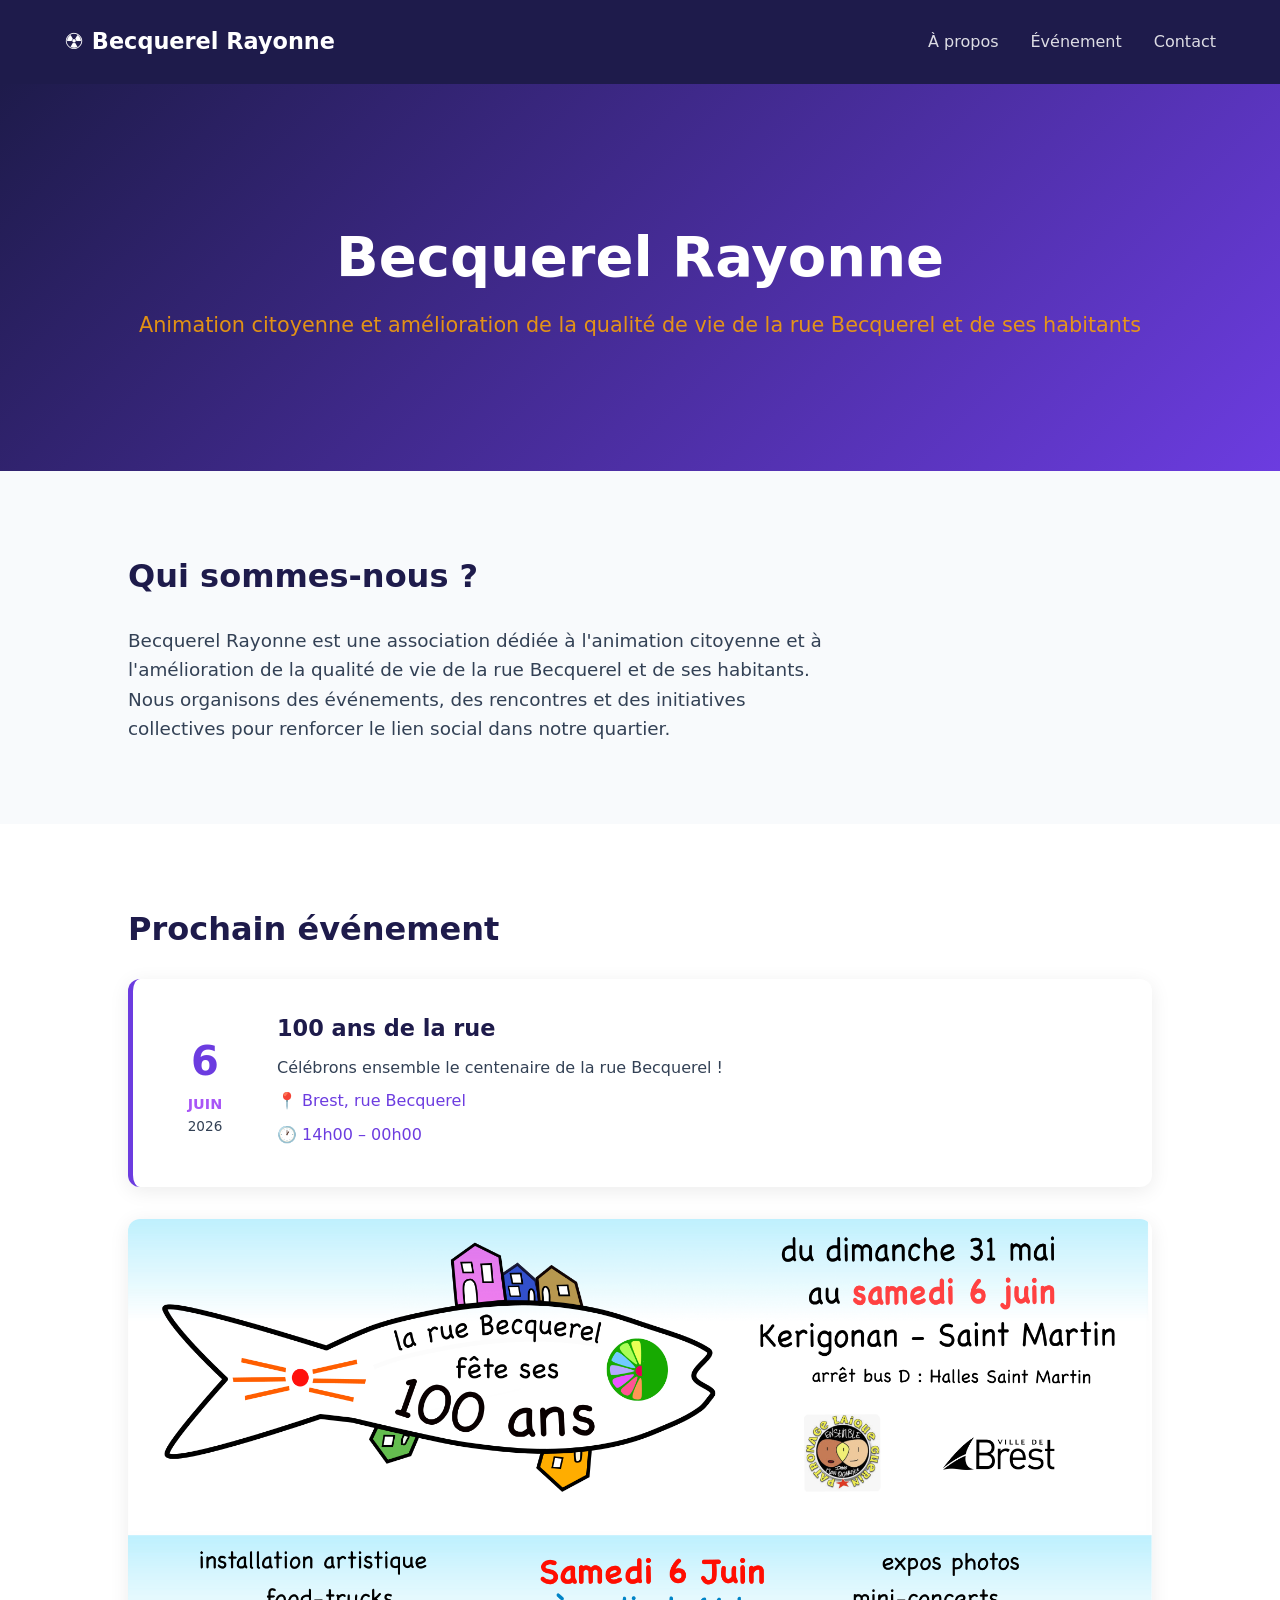
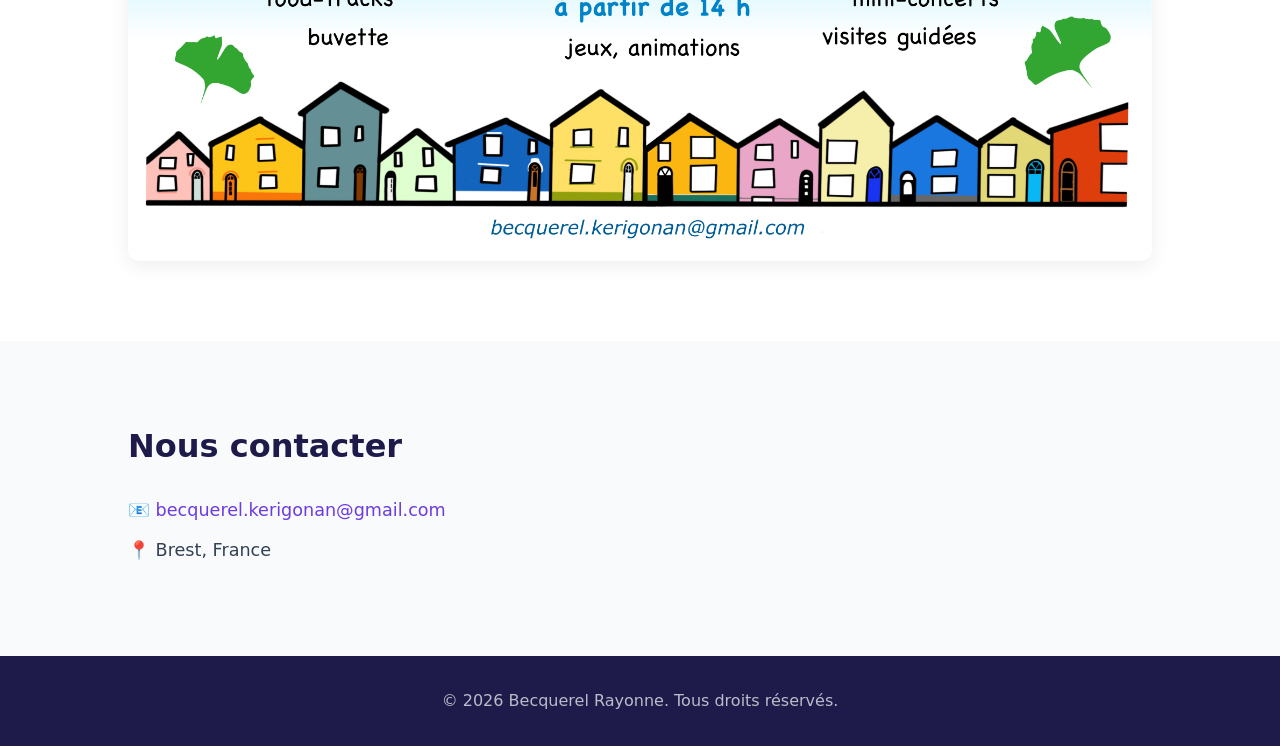
==== index.html @ 544ab449 "refactor: flatten to single theme, remove minimal" ====
<!DOCTYPE html>
<html lang="fr">
<head>
    <meta charset="UTF-8">
    <meta name="viewport" content="width=device-width, initial-scale=1.0">
    <title>Becquerel Rayonne</title>
    <link rel="stylesheet" href="style.css">
</head>
<body>
    <header>
        <nav>
            <div class="logo">☢️ Becquerel Rayonne</div>
            <ul>
                <li><a href="#about">À propos</a></li>
                <li><a href="#event">Événement</a></li>
                <li><a href="#contact">Contact</a></li>
            </ul>
        </nav>
    </header>

    <section class="hero">
        <h1>Becquerel Rayonne</h1>
        <p class="tagline">Animation citoyenne et amélioration de la qualité de vie de la rue Becquerel et de ses habitants</p>
    </section>

    <section id="about" class="about">
        <h2>Qui sommes-nous ?</h2>
        <p>Becquerel Rayonne est une association dédiée à l'animation citoyenne et à l'amélioration de la qualité de vie de la rue Becquerel et de ses habitants. Nous organisons des événements, des rencontres et des initiatives collectives pour renforcer le lien social dans notre quartier.</p>
    </section>

    <section id="event" class="event">
        <h2>Prochain événement</h2>
        <div class="event-card">
            <div class="event-date">
                <span class="day">6</span>
                <span class="month">JUIN</span>
                <span class="year">2026</span>
            </div>
            <div class="event-details">
                <h3>100 ans de la rue</h3>
                <p>Célébrons ensemble le centenaire de la rue Becquerel !</p>
                <p class="event-location">📍 Brest, rue Becquerel</p>
                <p class="event-time">🕐 14h00 – 00h00</p>
            </div>
        </div>
        <img src="eflyer.png" alt="Affiche de l'événement" class="event-flyer">
    </section>

    <section id="contact" class="contact">
        <h2>Nous contacter</h2>
        <div class="contact-info">
            <p>📧 <a href="mailto:becquerel.kerigonan@gmail.com">becquerel.kerigonan@gmail.com</a></p>
            <p>📍 Brest, France</p>
        </div>
    </section>

    <footer>
        <p>&copy; 2026 Becquerel Rayonne. Tous droits réservés.</p>
    </footer>
</body>
</html>
---- style.css ----
* {
    margin: 0;
    padding: 0;
    box-sizing: border-box;
}

:root {
    --primary: #6c3ce0;
    --primary-light: #a855f7;
    --accent: #f59e0b;
    --dark: #1e1b4b;
    --light: #f8fafc;
    --text: #334155;
}

body {
    font-family: 'Segoe UI', system-ui, -apple-system, sans-serif;
    color: var(--text);
    line-height: 1.6;
}

/* Navigation */
nav {
    display: flex;
    justify-content: space-between;
    align-items: center;
    padding: 1.5rem 5%;
    background: var(--dark);
    position: sticky;
    top: 0;
    z-index: 100;
}

.logo {
    font-size: 1.4rem;
    font-weight: 700;
    color: white;
}

nav ul {
    display: flex;
    list-style: none;
    gap: 2rem;
}

nav a {
    color: rgba(255, 255, 255, 0.85);
    text-decoration: none;
    font-weight: 500;
    transition: color 0.2s;
}

nav a:hover {
    color: var(--accent);
}

/* Hero */
.hero {
    background: linear-gradient(135deg, var(--dark) 0%, var(--primary) 100%);
    color: white;
    text-align: center;
    padding: 8rem 2rem;
}

.hero h1 {
    font-size: 3.5rem;
    margin-bottom: 0.5rem;
}

.tagline {
    font-size: 1.3rem;
    opacity: 0.9;
    color: var(--accent);
}

/* Sections */
section {
    padding: 5rem 10%;
}

section h2 {
    font-size: 2rem;
    margin-bottom: 1.5rem;
    color: var(--dark);
}

/* About */
.about {
    background: var(--light);
}

.about p {
    font-size: 1.15rem;
    max-width: 700px;
}

/* Event */
.event-card {
    display: flex;
    gap: 2rem;
    background: white;
    border-radius: 12px;
    padding: 2rem;
    box-shadow: 0 4px 20px rgba(0, 0, 0, 0.08);
    border-left: 5px solid var(--primary);
}

.event-date {
    display: flex;
    flex-direction: column;
    align-items: center;
    justify-content: center;
    min-width: 80px;
}

.event-date .day {
    font-size: 2.5rem;
    font-weight: 800;
    color: var(--primary);
}

.event-date .month {
    font-size: 0.9rem;
    font-weight: 600;
    text-transform: uppercase;
    color: var(--primary-light);
}

.event-date .year {
    font-size: 0.85rem;
    color: var(--text);
}

.event-details h3 {
    font-size: 1.4rem;
    margin-bottom: 0.5rem;
    color: var(--dark);
}

.event-details p {
    margin-bottom: 0.5rem;
}

.event-location,
.event-time {
    font-weight: 500;
    color: var(--primary);
}

.event-flyer {
    display: block;
    max-width: 100%;
    margin-top: 2rem;
    border-radius: 12px;
    box-shadow: 0 4px 20px rgba(0, 0, 0, 0.08);
}

/* Contact */
.contact {
    background: var(--light);
}

.contact-info {
    font-size: 1.1rem;
}

.contact-info p {
    margin-bottom: 0.75rem;
}

.contact-info a {
    color: var(--primary);
    text-decoration: none;
}

.contact-info a:hover {
    text-decoration: underline;
}

/* Footer */
footer {
    background: var(--dark);
    color: rgba(255, 255, 255, 0.7);
    text-align: center;
    padding: 2rem;
}

/* Responsive */
@media (max-width: 768px) {
    .hero h1 {
        font-size: 2.2rem;
    }

    .event-card {
        flex-direction: column;
        gap: 1rem;
    }

    nav ul {
        gap: 1rem;
    }

    section {
        padding: 3rem 5%;
    }
}
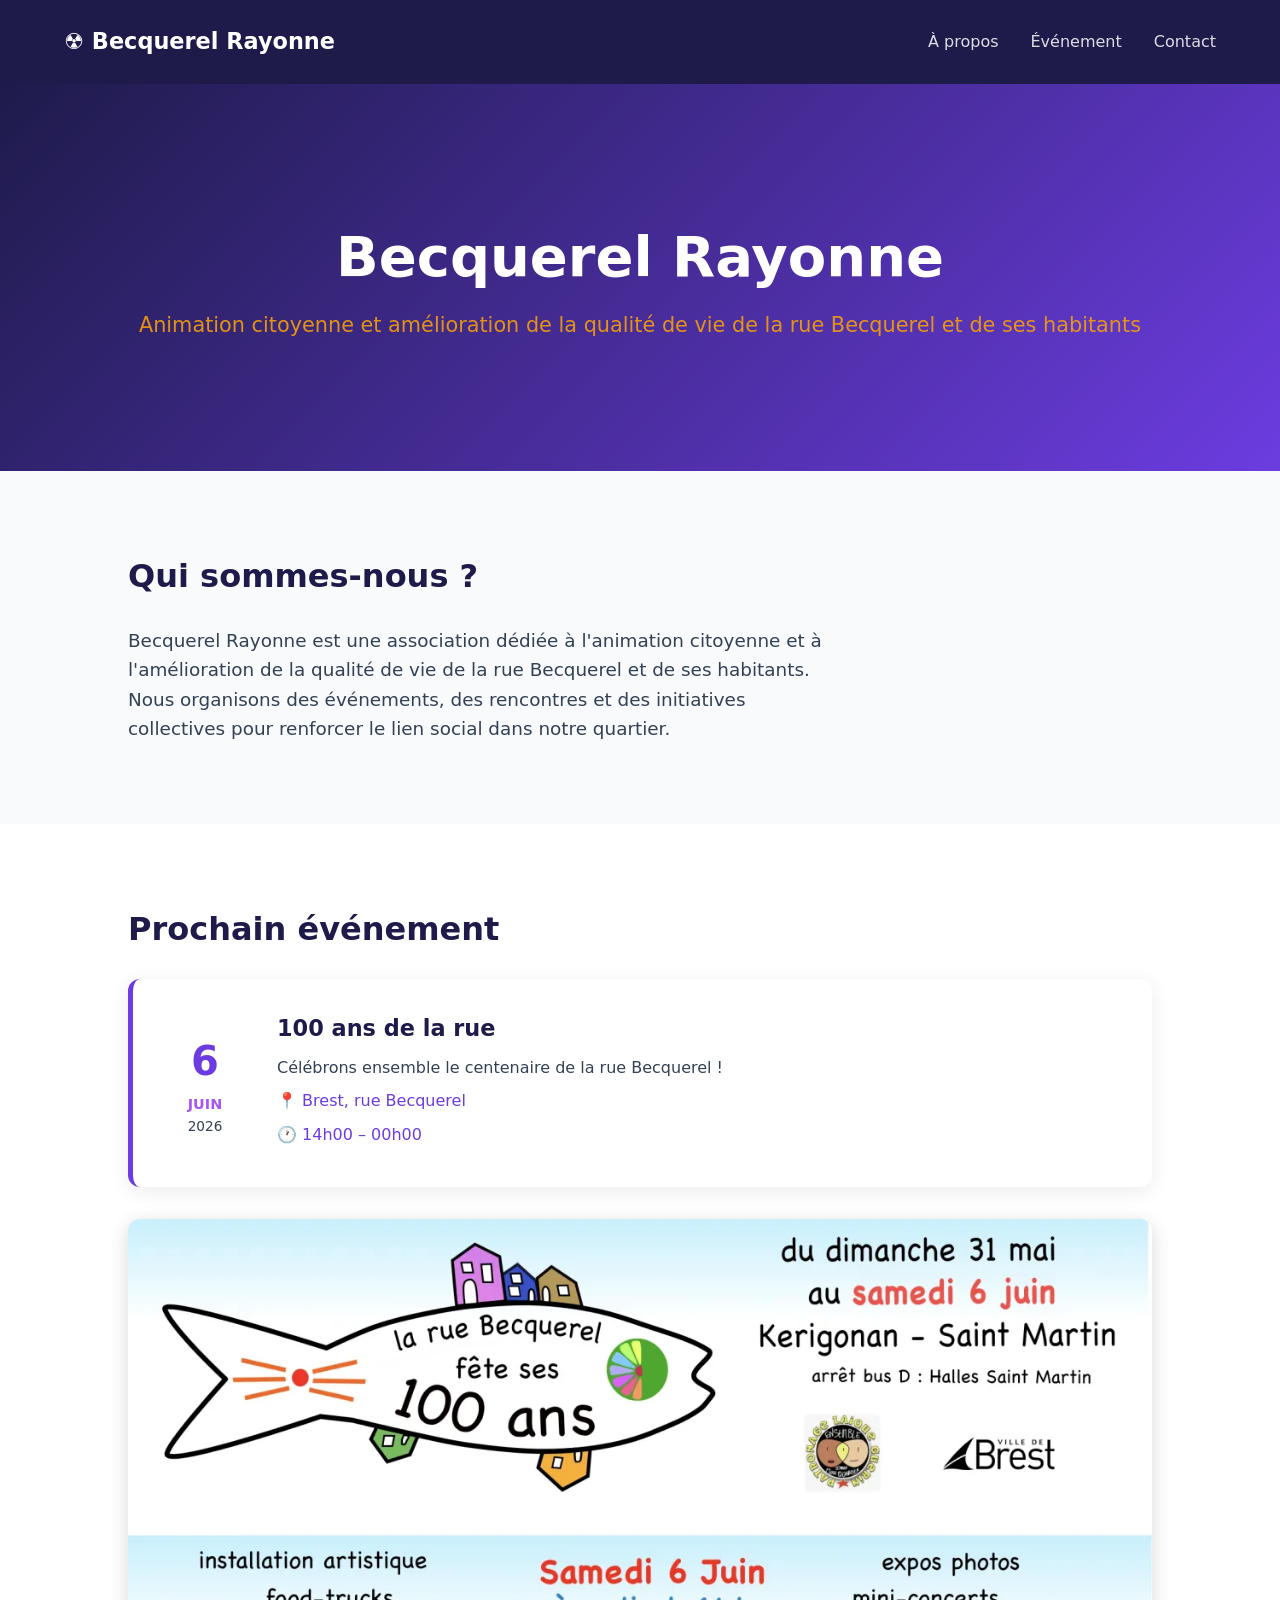
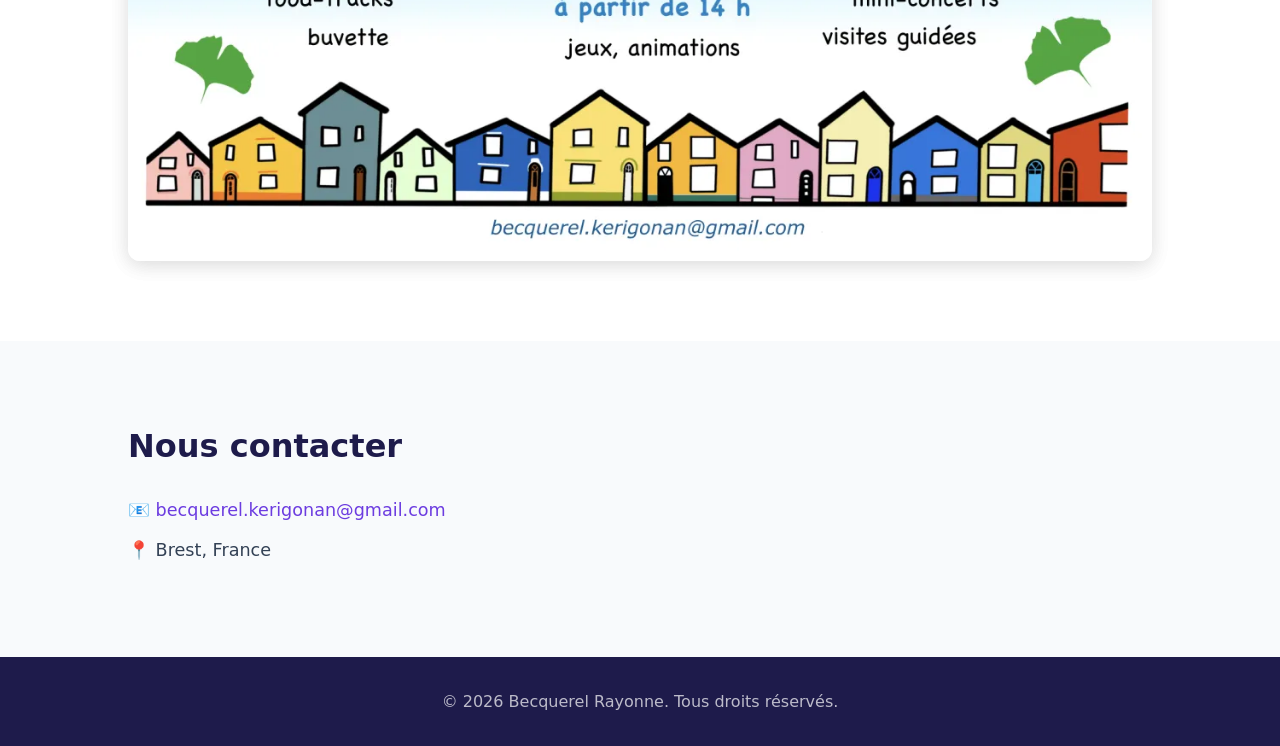
==== commit faa9e826: "perf: convert flyer to webp (659KB → 69KB) with png fallback" ====
--- a/index.html
+++ b/index.html
@@ -43,7 +43,10 @@
                 <p class="event-time">🕐 14h00 – 00h00</p>
             </div>
         </div>
-        <img src="eflyer.png" alt="Affiche de l'événement" class="event-flyer">
+        <picture class="event-flyer">
+            <source srcset="eflyer.webp" type="image/webp">
+            <img src="eflyer.png" alt="Affiche de l'événement - 100 ans de la rue">
+        </picture>
     </section>
 
     <section id="contact" class="contact">
--- a/style.css
+++ b/style.css
@@ -155,6 +155,13 @@
     box-shadow: 0 4px 20px rgba(0, 0, 0, 0.08);
 }
 
+.event-flyer img {
+    display: block;
+    max-width: 100%;
+    border-radius: 12px;
+    box-shadow: 0 4px 20px rgba(0, 0, 0, 0.08);
+}
+
 /* Contact */
 .contact {
     background: var(--light);
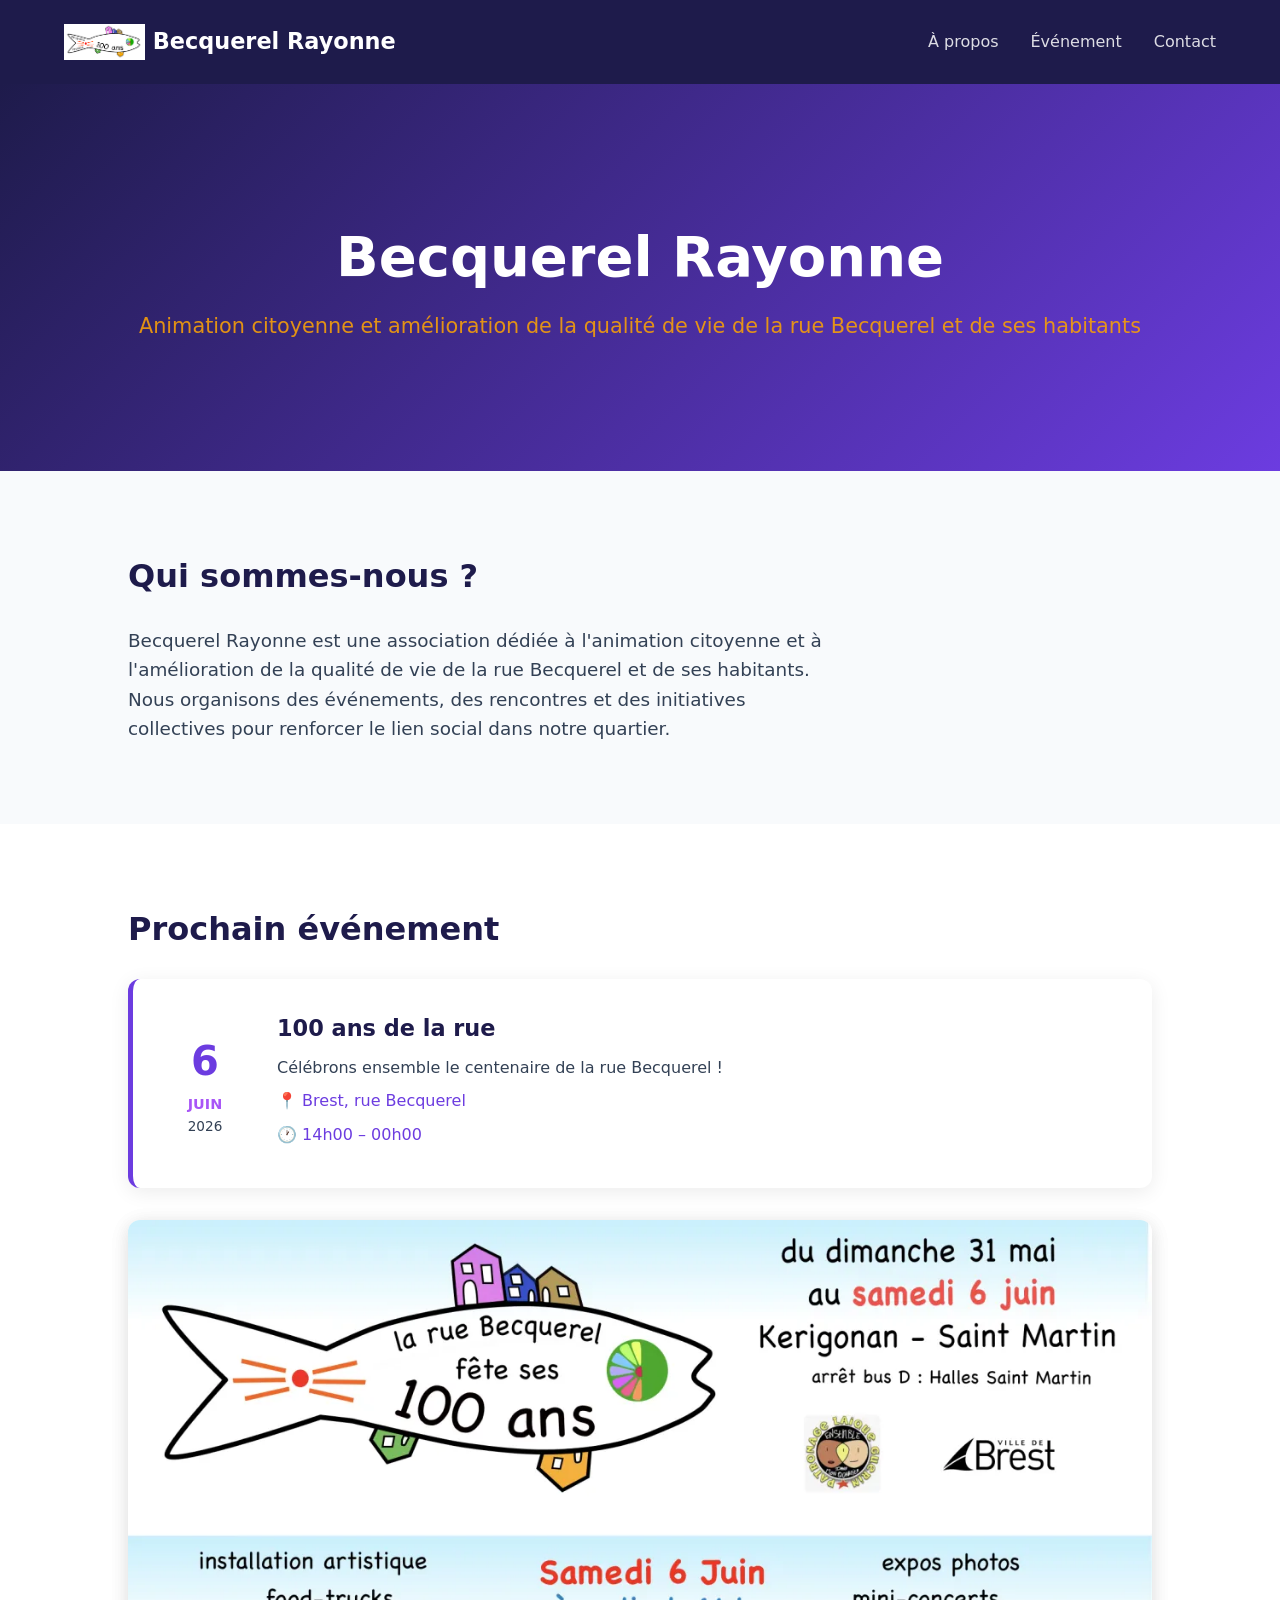
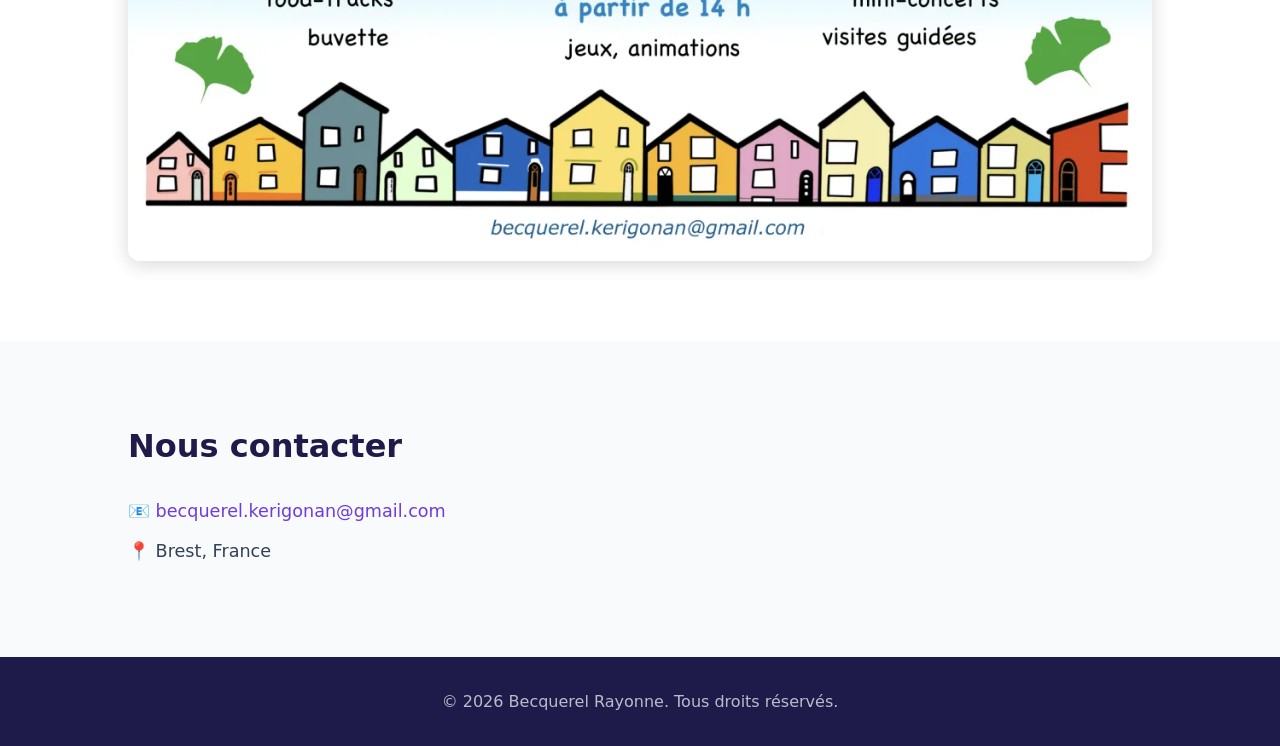
==== commit f43a9da6: "feat: replace emoji with Logo_small.png in navbar" ====
--- a/index.html
+++ b/index.html
@@ -9,7 +9,7 @@
 <body>
     <header>
         <nav>
-            <div class="logo">☢️ Becquerel Rayonne</div>
+            <div class="logo"><img src="Logo_small.png" alt="Logo Becquerel Rayonne" class="logo-img"> Becquerel Rayonne</div>
             <ul>
                 <li><a href="#about">À propos</a></li>
                 <li><a href="#event">Événement</a></li>
--- a/style.css
+++ b/style.css
@@ -35,6 +35,14 @@
     font-size: 1.4rem;
     font-weight: 700;
     color: white;
+    display: flex;
+    align-items: center;
+    gap: 0.5rem;
+}
+
+.logo-img {
+    height: 36px;
+    width: auto;
 }
 
 nav ul {
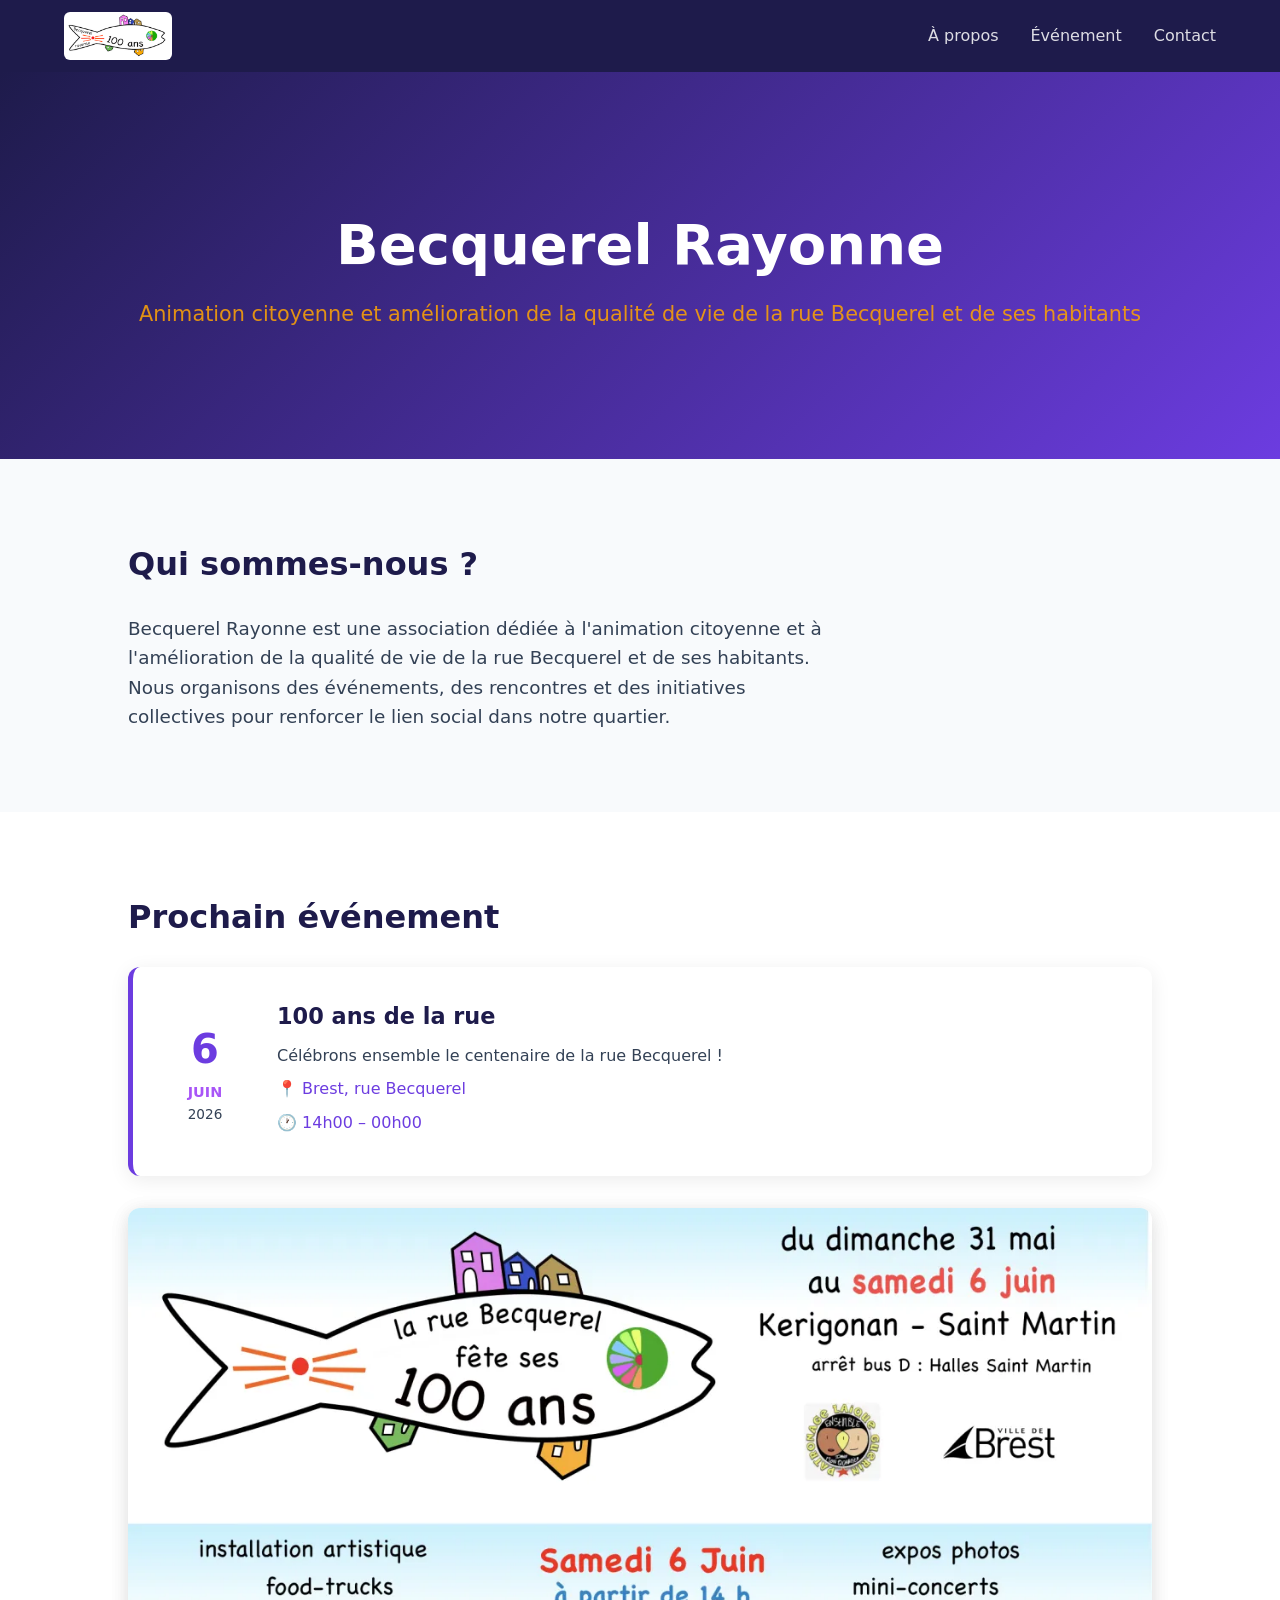
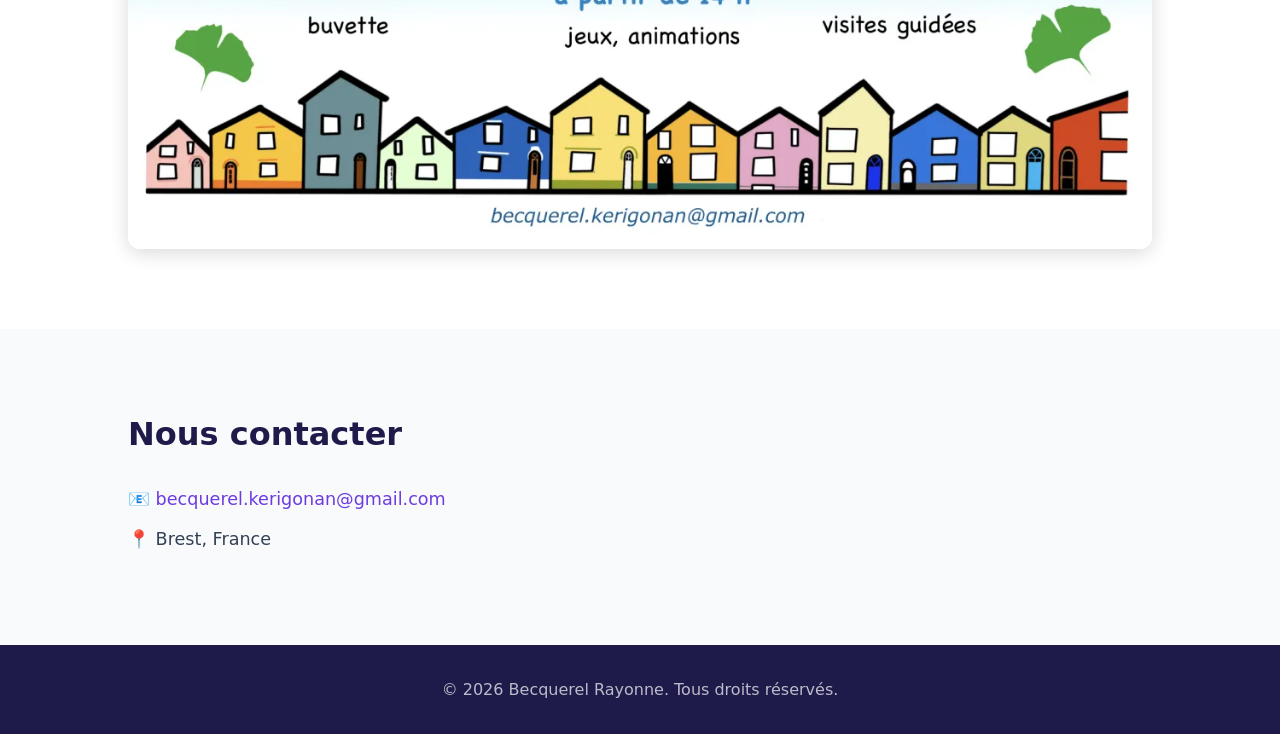
==== commit d25e6112: "style: clean up navbar logo sizing and remove redundant text" ====
--- a/index.html
+++ b/index.html
@@ -9,7 +9,7 @@
 <body>
     <header>
         <nav>
-            <div class="logo"><img src="Logo_small.png" alt="Logo Becquerel Rayonne" class="logo-img"> Becquerel Rayonne</div>
+            <div class="logo"><img src="Logo_small.png" alt="Becquerel Rayonne" class="logo-img"></div>
             <ul>
                 <li><a href="#about">À propos</a></li>
                 <li><a href="#event">Événement</a></li>
--- a/style.css
+++ b/style.css
@@ -24,7 +24,7 @@
     display: flex;
     justify-content: space-between;
     align-items: center;
-    padding: 1.5rem 5%;
+    padding: 0.75rem 5%;
     background: var(--dark);
     position: sticky;
     top: 0;
@@ -37,12 +37,13 @@
     color: white;
     display: flex;
     align-items: center;
-    gap: 0.5rem;
+    gap: 0.75rem;
 }
 
 .logo-img {
-    height: 36px;
+    height: 48px;
     width: auto;
+    border-radius: 6px;
 }
 
 nav ul {
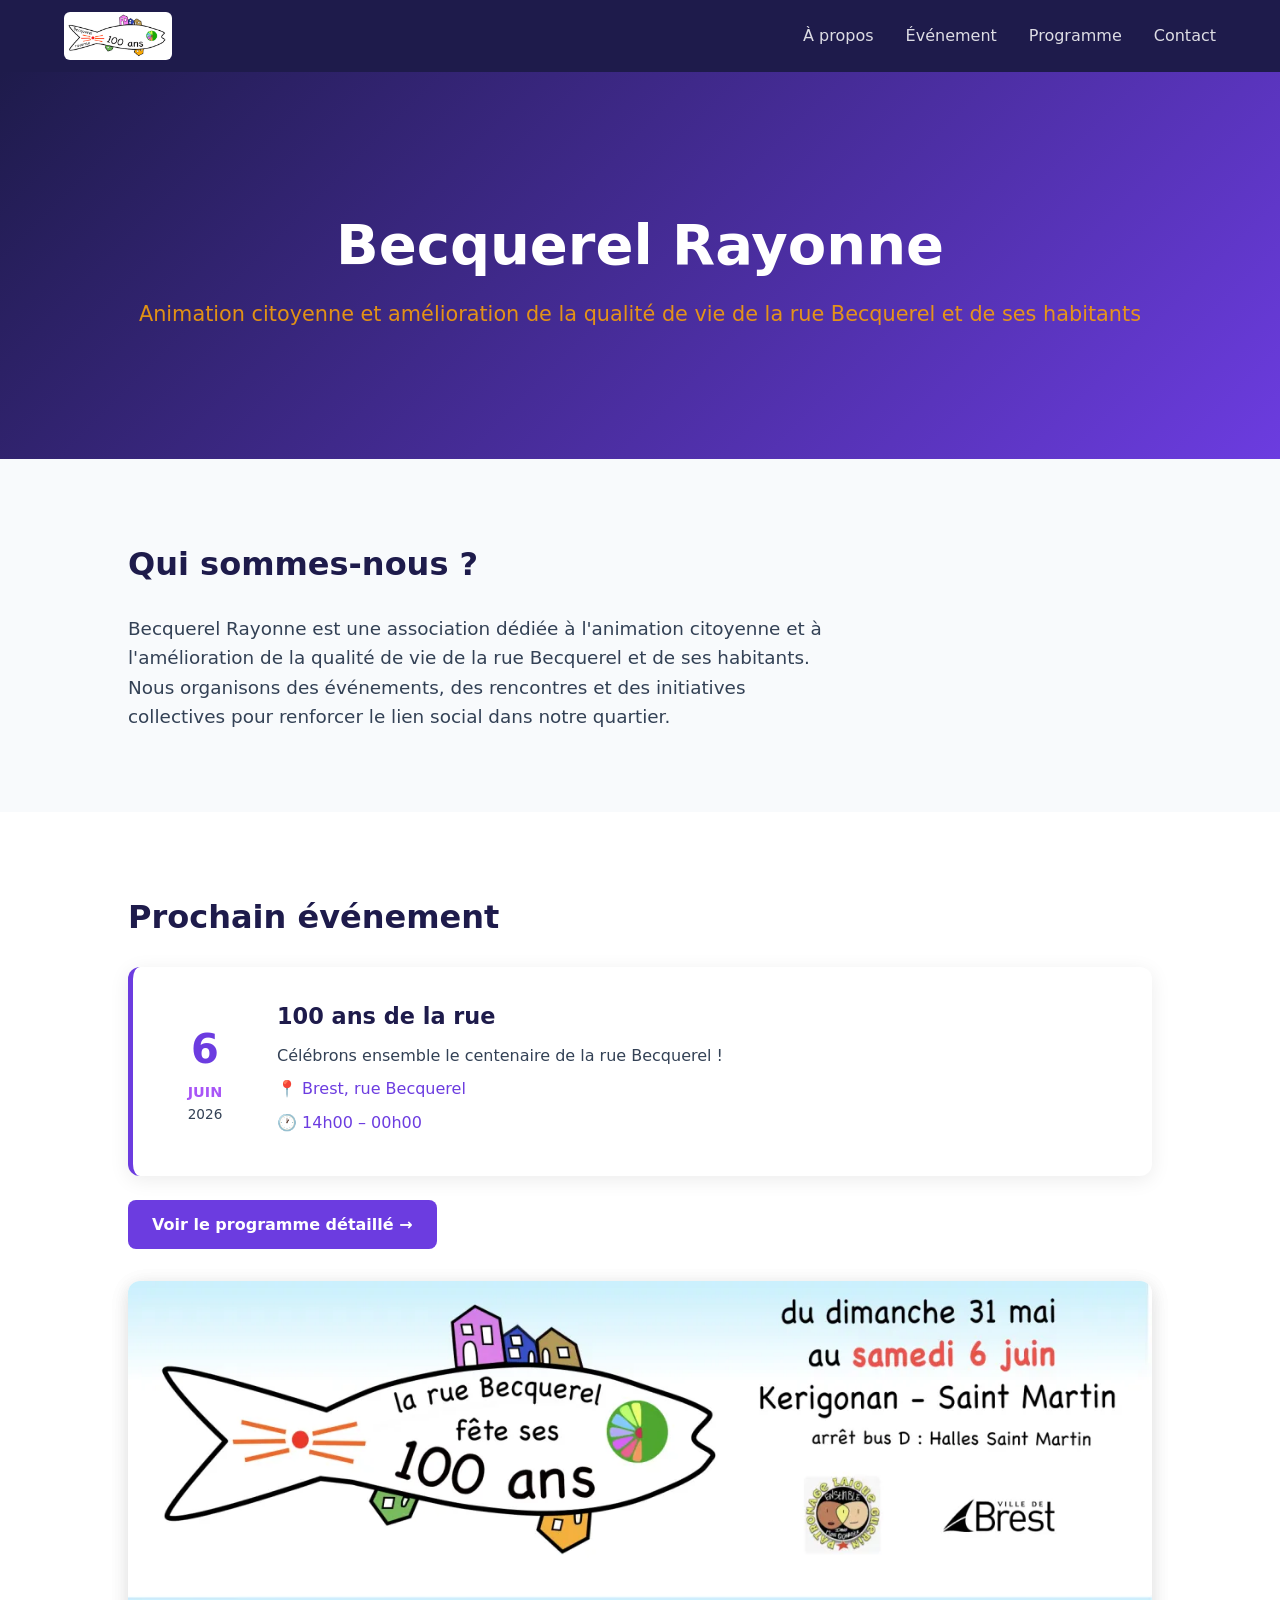
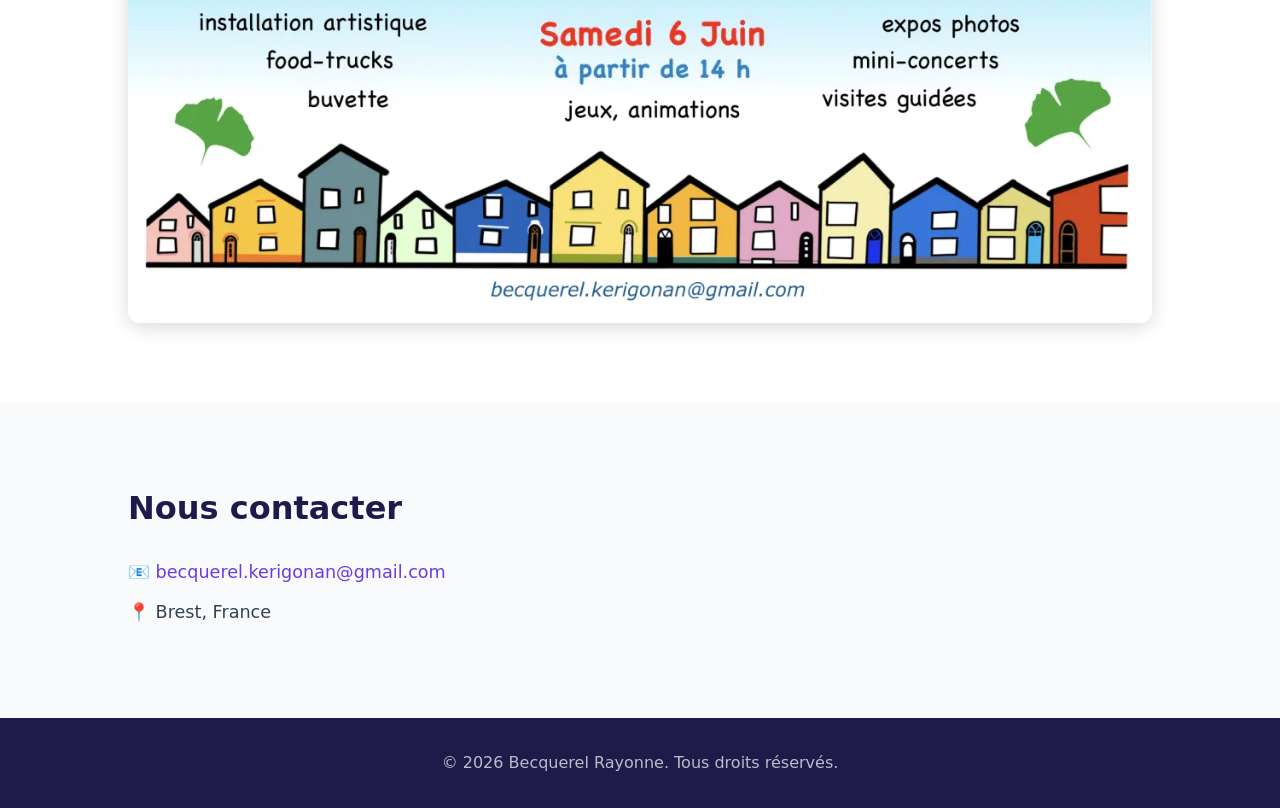
==== commit 3fa3cd5e: "feat: ajout page programme détaillé de l'événement" ====
--- a/index.html
+++ b/index.html
@@ -13,6 +13,7 @@
             <ul>
                 <li><a href="#about">À propos</a></li>
                 <li><a href="#event">Événement</a></li>
+                <li><a href="programme.html">Programme</a></li>
                 <li><a href="#contact">Contact</a></li>
             </ul>
         </nav>
@@ -43,6 +44,7 @@
                 <p class="event-time">🕐 14h00 – 00h00</p>
             </div>
         </div>
+        <a href="programme.html" class="btn-programme">Voir le programme détaillé →</a>
         <picture class="event-flyer">
             <source srcset="eflyer.webp" type="image/webp">
             <img src="eflyer.png" alt="Affiche de l'événement - 100 ans de la rue">
--- a/style.css
+++ b/style.css
@@ -220,3 +220,167 @@
         padding: 3rem 5%;
     }
 }
+
+
+/* Programme page */
+.hero-programme {
+    padding: 5rem 2rem;
+}
+
+.hero-subtitle {
+    font-size: 1.1rem;
+    opacity: 0.8;
+    margin-top: 0.5rem;
+}
+
+.programme {
+    padding: 3rem 10%;
+}
+
+.programme-intro {
+    font-size: 1.15rem;
+    font-style: italic;
+    margin-bottom: 2.5rem;
+    color: var(--text);
+}
+
+.programme-block {
+    margin-bottom: 2.5rem;
+    padding: 2rem;
+    background: white;
+    border-radius: 12px;
+    box-shadow: 0 2px 12px rgba(0, 0, 0, 0.06);
+    border-left: 4px solid var(--primary);
+}
+
+.programme-block h2 {
+    font-size: 1.5rem;
+    margin-bottom: 1rem;
+    display: flex;
+    align-items: center;
+    gap: 0.75rem;
+    flex-wrap: wrap;
+}
+
+.programme-block h3 {
+    font-size: 1.2rem;
+    color: var(--dark);
+    margin: 1.5rem 0 0.75rem;
+}
+
+.time-badge {
+    display: inline-block;
+    background: var(--primary);
+    color: white;
+    padding: 0.25rem 0.75rem;
+    border-radius: 20px;
+    font-size: 0.9rem;
+    font-weight: 600;
+}
+
+.programme-list {
+    list-style: none;
+    padding: 0;
+}
+
+.programme-list li {
+    margin-bottom: 1.25rem;
+    padding-left: 1rem;
+    border-left: 2px solid var(--primary-light);
+}
+
+.programme-list li strong {
+    display: block;
+    color: var(--dark);
+    margin-bottom: 0.25rem;
+}
+
+.programme-list li p {
+    color: var(--text);
+    font-size: 0.95rem;
+}
+
+.programme-note {
+    margin: 1rem 0;
+    padding: 0.75rem 1rem;
+    background: var(--light);
+    border-radius: 8px;
+    font-size: 0.95rem;
+}
+
+.concerts-list {
+    list-style: none;
+    padding: 0;
+}
+
+.concerts-list li {
+    padding: 0.6rem 0;
+    border-bottom: 1px solid #f1f5f9;
+    display: flex;
+    align-items: baseline;
+    gap: 0.75rem;
+    flex-wrap: wrap;
+}
+
+.concerts-list li:last-child {
+    border-bottom: none;
+}
+
+.concert-time {
+    display: inline-block;
+    background: var(--light);
+    color: var(--primary);
+    font-weight: 700;
+    padding: 0.15rem 0.5rem;
+    border-radius: 4px;
+    font-size: 0.85rem;
+    min-width: 50px;
+    text-align: center;
+}
+
+/* CTA Section */
+.cta-section {
+    text-align: center;
+    padding: 2rem 10% 4rem;
+}
+
+.btn-programme,
+.btn-back {
+    display: inline-block;
+    background: var(--primary);
+    color: white;
+    padding: 0.75rem 1.5rem;
+    border-radius: 8px;
+    text-decoration: none;
+    font-weight: 600;
+    transition: background 0.2s, transform 0.2s;
+}
+
+.btn-programme:hover,
+.btn-back:hover {
+    background: var(--primary-light);
+    transform: translateY(-1px);
+}
+
+.btn-programme {
+    margin-top: 1.5rem;
+}
+
+@media (max-width: 768px) {
+    .programme {
+        padding: 2rem 5%;
+    }
+
+    .programme-block {
+        padding: 1.25rem;
+    }
+
+    .programme-block h2 {
+        font-size: 1.25rem;
+    }
+
+    .concerts-list li {
+        flex-direction: column;
+        gap: 0.25rem;
+    }
+}
